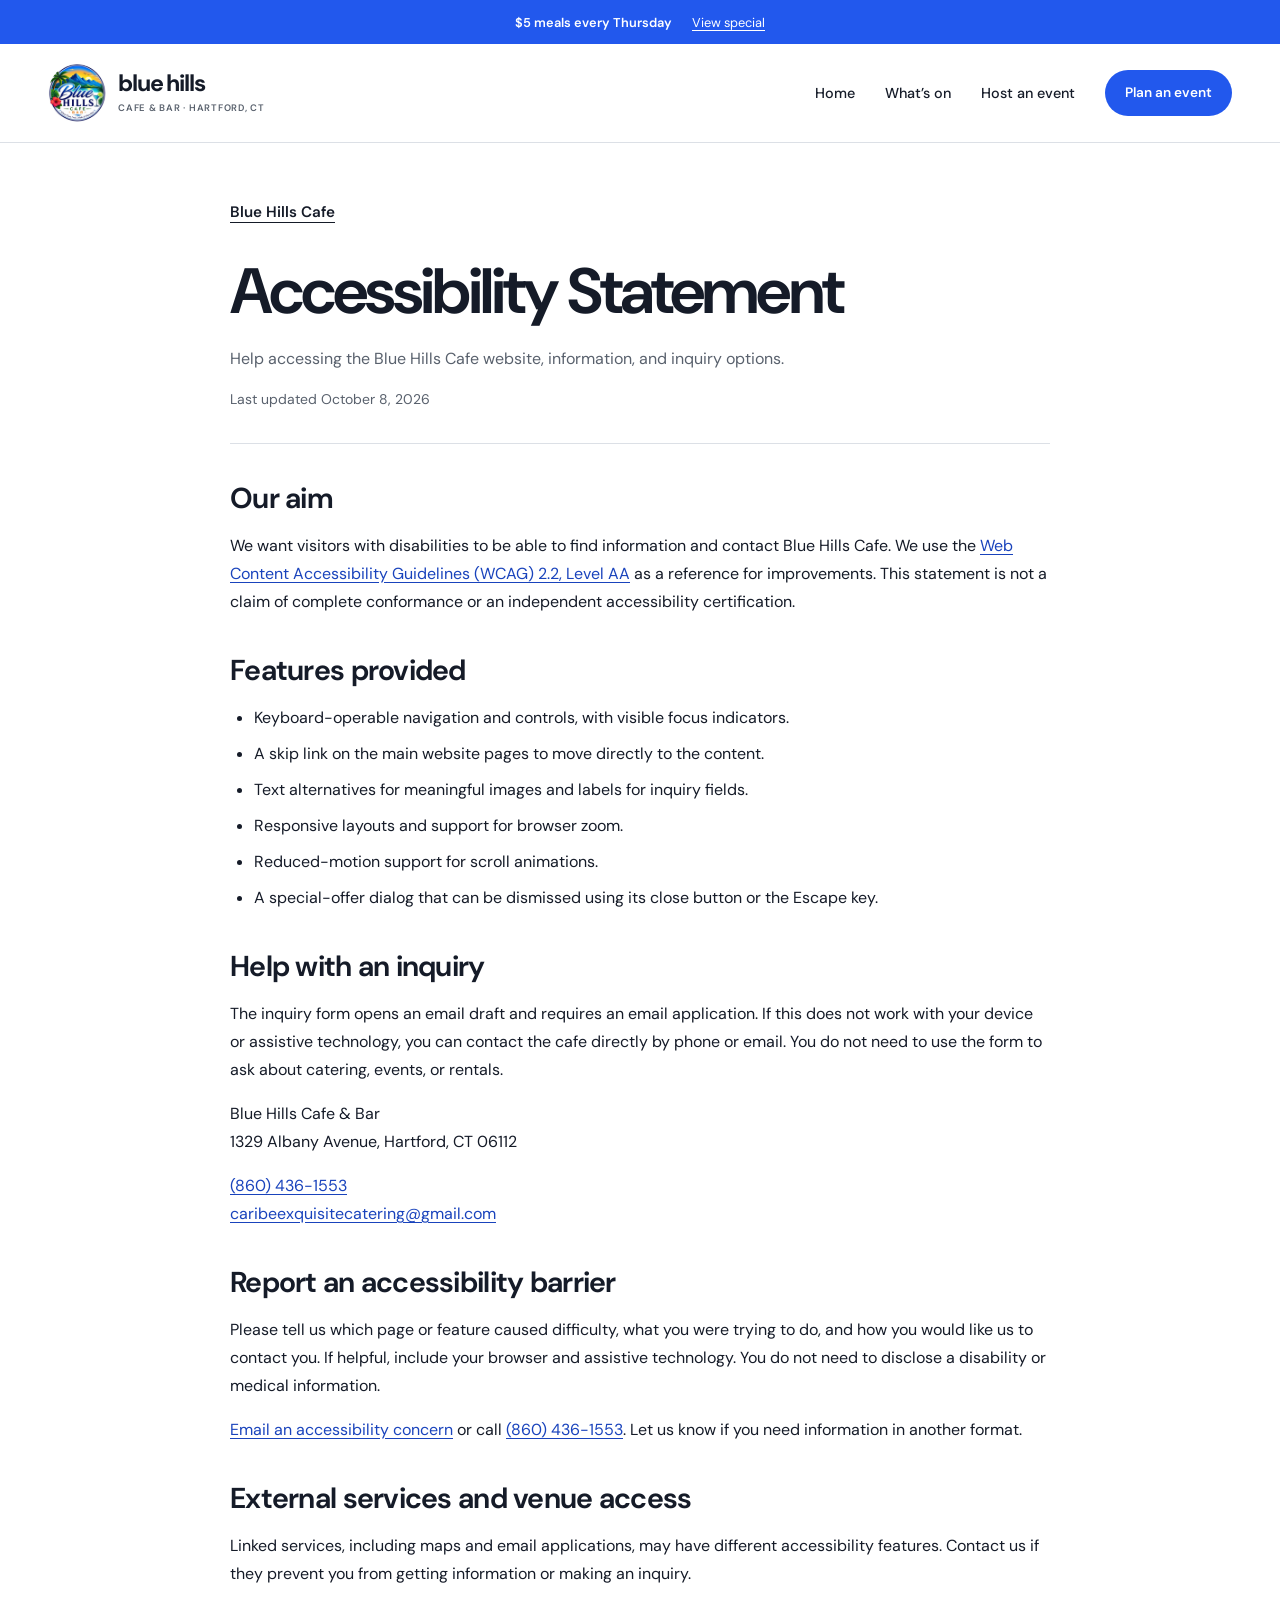
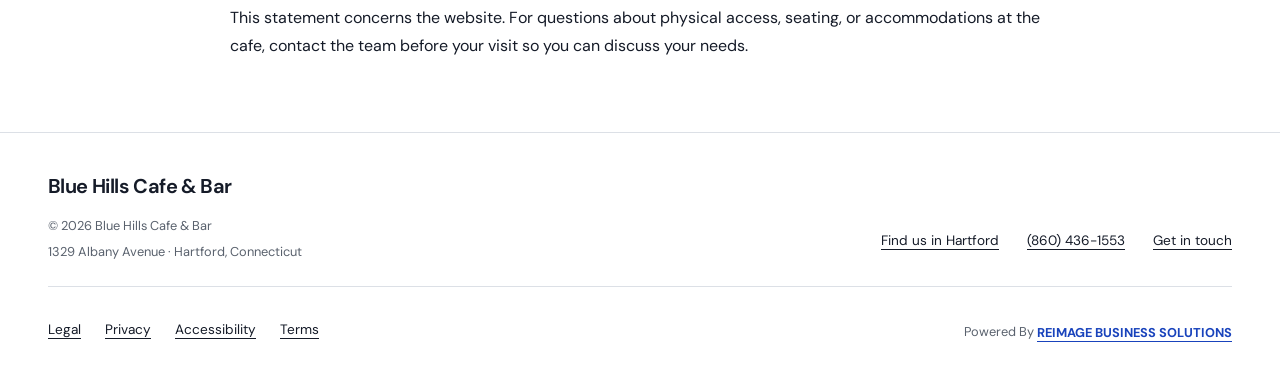
==== accessibility.html @ 435dd101 "Restore automatic promotions with centered concise popup layouts" ====
<!doctype html>
<html lang="en">
  <head>
    <meta charset="utf-8" />
    <meta name="viewport" content="width=device-width,initial-scale=1" />
    <meta name="theme-color" content="#ffffff" />
    <title>Accessibility Statement | Blue Hills Cafe</title>
    <meta
      name="description"
      content="Help accessing the Blue Hills Cafe website, information, and inquiry options."
    />
    <link
      rel="canonical"
      href="https://reimage-demo.github.io/blue-hills-cafe/accessibility.html"
    />
    <link rel="icon" href="assets/favicon.svg" type="image/svg+xml" />
    <link rel="stylesheet" href="styles.css?v=20261008-popups" />
    <script src="app.js?v=20261008-popups" defer></script>
  </head>
  <body data-page="policy">
    <div data-header></div>
    <main id="main" class="policy-page wrap" tabindex="-1">
      <header class="policy-heading">
        <a class="text-link" href="index.html">Blue Hills Cafe</a>
        <h1>Accessibility Statement</h1>
        <p>
          Help accessing the Blue Hills Cafe website, information, and inquiry
          options.
        </p>
        <p class="policy-updated">
          Last updated <time datetime="2026-10-08">October 8, 2026</time>
        </p>
      </header>
      <div class="policy-content">
        <section aria-labelledby="section-1">
          <h2 id="section-1">Our aim</h2>
          <p>
            We want visitors with disabilities to be able to find information
            and contact Blue Hills Cafe. We use the
            <a
              href="https://www.w3.org/TR/WCAG22/"
              target="_blank"
              rel="noopener noreferrer"
              >Web Content Accessibility Guidelines (WCAG) 2.2, Level AA</a
            >
            as a reference for improvements. This statement is not a claim of
            complete conformance or an independent accessibility certification.
          </p>
        </section>
        <section aria-labelledby="section-2">
          <h2 id="section-2">Features provided</h2>
          <ul>
            <li>
              Keyboard-operable navigation and controls, with visible focus
              indicators.
            </li>
            <li>
              A skip link on the main website pages to move directly to the
              content.
            </li>
            <li>
              Text alternatives for meaningful images and labels for inquiry
              fields.
            </li>
            <li>Responsive layouts and support for browser zoom.</li>
            <li>Reduced-motion support for scroll animations.</li>
            <li>
              A special-offer dialog that can be dismissed using its close
              button or the Escape key.
            </li>
          </ul>
        </section>
        <section aria-labelledby="section-3">
          <h2 id="section-3">Help with an inquiry</h2>
          <p>
            The inquiry form opens an email draft and requires an email
            application. If this does not work with your device or assistive
            technology, you can contact the cafe directly by phone or email. You
            do not need to use the form to ask about catering, events, or
            rentals.
          </p>
          <p>
            Blue Hills Cafe &amp; Bar<br />1329 Albany Avenue, Hartford, CT
            06112
          </p>
          <p>
            <a href="tel:+18604361553">(860) 436-1553</a><br /><a
              href="mailto:caribeexquisitecatering@gmail.com"
              >caribeexquisitecatering@gmail.com</a
            >
          </p>
        </section>
        <section aria-labelledby="section-4">
          <h2 id="section-4">Report an accessibility barrier</h2>
          <p>
            Please tell us which page or feature caused difficulty, what you
            were trying to do, and how you would like us to contact you. If
            helpful, include your browser and assistive technology. You do not
            need to disclose a disability or medical information.
          </p>
          <p>
            <a
              href="mailto:caribeexquisitecatering@gmail.com?subject=Website%20accessibility%20help"
              >Email an accessibility concern</a
            >
            or call <a href="tel:+18604361553">(860) 436-1553</a>. Let us know
            if you need information in another format.
          </p>
        </section>
        <section aria-labelledby="section-5">
          <h2 id="section-5">External services and venue access</h2>
          <p>
            Linked services, including maps and email applications, may have
            different accessibility features. Contact us if they prevent you
            from getting information or making an inquiry.
          </p>
          <p>
            This statement concerns the website. For questions about physical
            access, seating, or accommodations at the cafe, contact the team
            before your visit so you can discuss your needs.
          </p>
        </section>
      </div>
    </main>
    <div data-footer></div>
  </body>
</html>
---- styles.css ----
/* Blue Hills: white, cobalt, clear type, and the cafe itself. */
@import url("https://fonts.googleapis.com/css2?family=DM+Sans:wght@400;500;600;650;700;750;800&display=swap");
:root {
  --ink: #151b28;
  --blue: #2258ed;
  --blue-dark: #1943bc;
  --muted: #59616d;
  --line: #dce0e6;
  --soft: #f3f6fc;
  font-family: "DM Sans", Arial, sans-serif;
  color: var(--ink);
  background: #fff;
  font-synthesis: none;
}
* {
  box-sizing: border-box;
}
html {
  -webkit-text-size-adjust: 100%;
  text-size-adjust: 100%;
  scroll-behavior: smooth;
}
body {
  margin: 0;
}
body.modal-open {
  overflow: hidden;
}
button,
input,
select,
textarea {
  font: inherit;
}
button,
a {
  touch-action: manipulation;
}
button {
  cursor: pointer;
}
a {
  color: inherit;
  text-decoration: none;
}
img {
  height: auto;
  display: block;
  max-width: 100%;
}
h1,
h2,
h3,
p {
  margin: 0;
}
h1,
h2,
h3 {
  font-weight: 650;
  letter-spacing: -0.045em;
  text-wrap: balance;
}
h1 {
  font-size: clamp(3.5rem, 6.1vw, 5.7rem);
  line-height: 1.04;
}
h2 {
  font-size: clamp(2rem, 3.3vw, 3rem);
  line-height: 1.12;
}
h3 {
  font-size: 1.45rem;
  line-height: 1.25;
  letter-spacing: -0.025em;
}
p {
  line-height: 1.65;
}
em {
  font-style: normal;
  color: var(--blue);
}
.wrap {
  width: min(1240px, calc(100% - 96px));
  margin-inline: auto;
}
.section {
  padding-block: 72px;
}
section[id] {
  scroll-margin-top: 24px;
}
.muted {
  color: var(--muted);
}
.full {
  grid-column: 1 / -1;
}
.actions {
  display: flex;
  align-items: center;
  flex-wrap: wrap;
  gap: 24px;
  margin-top: 28px;
}
.button {
  max-width: 100%;
  border-radius: 999px;
  display: inline-flex;
  align-items: center;
  justify-content: center;
  min-height: 48px;
  padding: 13px 20px;
  border: 2px solid;
  border-color: transparent;
  background: var(--blue);
  color: #fff;
  font-size: 0.9rem;
  font-weight: 600;
  line-height: 1.4;
  text-align: center;
  transition:
    background 0.18s,
    border-color 0.18s;
}
.button:hover {
  background: var(--blue-dark);
}
.button.outline {
  border-color: #aab2be;
  background: #fff;
  color: var(--ink);
}
.button.outline:hover {
  background: var(--soft);
}
.text-link {
  min-height: 44px;
  display: inline-block;
  width: fit-content;
  font-size: 0.95rem;
  font-weight: 600;
  line-height: 1.6;
  text-decoration: underline;
  text-underline-offset: 5px;
  text-decoration-thickness: 1px;
  padding-block: 9px;
}
.text-link:hover {
  color: var(--blue);
}
:where(button, a, input, select, textarea):focus-visible {
  outline: 3px solid #bd4c0d;
  outline-offset: 4px;
}
.skip {
  position: fixed;
  top: -100px;
  left: 16px;
  z-index: 100;
  padding: 14px;
  background: #fff;
  color: var(--ink);
  border: 1px solid var(--ink);
}
.skip:focus {
  top: 12px;
}
/* Shared navigation */
.announcement {
  background: var(--blue);
  color: #fff;
}
.announcement button,
.announcement a {
  display: flex;
  justify-content: center;
  align-items: center;
  gap: 20px;
  width: 100%;
  min-height: 44px;
  padding: 8px 20px;
  border: 0;
  background: none;
  color: inherit;
  font-size: 0.8rem;
}
.announcement strong {
  font-weight: 600;
}
.announcement span {
  text-decoration: underline;
  text-underline-offset: 3px;
}
.site-header {
  background: #fff;
  border-bottom: 1px solid var(--line);
  position: relative;
  z-index: 20;
}
.header-inner {
  display: flex;
  justify-content: space-between;
  align-items: center;
  gap: 24px;
  min-height: 98px;
}
.brand {
  display: flex;
  align-items: center;
  gap: 12px;
  flex-shrink: 0;
}
/* This crop follows the existing round logo artwork, not a UI container. */
.brand-logo {
  position: relative;
  display: block;
  width: 58px;
  height: 58px;
  overflow: hidden;
  border-radius: 50%;
  flex-shrink: 0;
  background: #fff;
}
.brand-logo img {
  position: absolute;
  max-width: none;
  width: 119px;
  height: auto;
  left: -4px;
  top: -5px;
}
.brand-name {
  font-size: 1.45rem;
  line-height: 1;
  font-weight: 750;
  letter-spacing: -0.05em;
}
.brand-name small {
  display: block;
  font-size: 0.59rem;
  font-weight: 600;
  letter-spacing: 0.08em;
  margin-top: 9px;
  color: var(--muted);
}
.nav {
  display: flex;
  align-items: center;
  gap: 30px;
}
.nav > a:not(.button) {
  font-size: 0.9rem;
  font-weight: 500;
  padding-block: 14px;
}
.nav > a:not(.button):hover,
.nav > a[aria-current] {
  color: var(--blue);
}
.nav > a[aria-current]:not(.button) {
  text-decoration: underline;
  text-underline-offset: 7px;
  text-decoration-thickness: 2px;
}
.nav .button {
  min-height: 44px;
  padding: 11px 18px;
  font-size: 0.85rem;
}
.menu-toggle {
  display: none;
}
/* Home: photography and an asymmetric, left-aligned type composition. */
/* A narrow, solid bevel with chamfered corners, shared by the cafe photos. */
.photo-frame {
  --bevel-cut: 16px;
  padding: 4px;
  border: 1px solid;
  border-color: #edf1f7 #b4bfce #b4bfce #edf1f7;
  background: #d7dfe9;
  clip-path: polygon(
    var(--bevel-cut) 0,
    calc(100% - var(--bevel-cut)) 0,
    100% var(--bevel-cut),
    100% calc(100% - var(--bevel-cut)),
    calc(100% - var(--bevel-cut)) 100%,
    var(--bevel-cut) 100%,
    0 calc(100% - var(--bevel-cut)),
    0 var(--bevel-cut)
  );
}
.photo-frame > img {
  --inner-cut: 12px;
  clip-path: polygon(
    var(--inner-cut) 0,
    calc(100% - var(--inner-cut)) 0,
    100% var(--inner-cut),
    100% calc(100% - var(--inner-cut)),
    calc(100% - var(--inner-cut)) 100%,
    var(--inner-cut) 100%,
    0 calc(100% - var(--inner-cut)),
    0 var(--inner-cut)
  );
}
.experiences {
  padding-top: 36px;
}
.section-head {
  display: flex;
  justify-content: space-between;
  align-items: end;
  gap: 32px;
  margin-bottom: 30px;
}
.experience-list {
  border-top: 1px solid var(--ink);
}
.experience-row {
  display: grid;
  grid-template-columns: 1fr 1.3fr 0.65fr;
  align-items: baseline;
  gap: 36px;
  padding-block: 25px;
  border-bottom: 1px solid var(--line);
}
.experience-row p {
  color: var(--muted);
  max-width: 430px;
  font-size: 0.95rem;
}
.experience-row .text-link {
  justify-self: end;
  white-space: nowrap;
}
.thursday-feature {
  display: grid;
  grid-template-columns: 1fr 1fr;
  gap: 64px;
  align-items: center;
  padding-block: 12px 60px;
  border-bottom: 1px solid var(--line);
}
.thursday-image {
  position: relative;
  width: 88%;
  justify-self: center;
}
.thursday-image img {
  width: 100%;
  height: auto;
  object-fit: cover;
}
.thursday-copy {
  max-width: 440px;
}
.thursday-copy h2 {
  font-size: 2rem;
}
.thursday-price {
  display: flex;
  align-items: baseline;
  gap: 22px;
  margin-block: 8px 20px;
  font-size: clamp(5rem, 8vw, 7.5rem);
  font-weight: 650;
  line-height: 1.1;
  letter-spacing: -0.06em;
  color: var(--blue);
}
.thursday-price span {
  font-size: 1.1rem;
  letter-spacing: -0.02em;
  color: var(--ink);
  font-weight: 500;
}
.thursday-copy > p:not(.thursday-price) {
  color: var(--muted);
}
.thursday-copy .button {
  margin-top: 26px;
}
.thursday-copy small {
  display: block;
  margin-top: 16px;
  color: var(--muted);
  font-size: 0.8rem;
  line-height: 1.5;
}
.story-grid {
  display: grid;
  grid-template-columns: 1fr 1fr;
  align-items: center;
  gap: 64px;
}
.story-copy p + p {
  margin-top: 18px;
}
.story-copy p {
  color: var(--muted);
}
.story-copy .story-lead {
  color: var(--ink);
  font-size: 1.3rem;
  line-height: 1.5;
  letter-spacing: -0.025em;
}
.story-copy .text-link {
  margin-top: 18px;
}
.visit-section {
  padding-block: 60px;
  background: var(--soft);
}
.visit-grid {
  display: grid;
  grid-template-columns: 1fr 1fr;
  gap: 64px;
}
.visit-grid .button {
  margin-top: 26px;
}
.visit-details {
  display: grid;
  grid-template-columns: 1fr 1fr;
  gap: 28px;
}
.detail-label {
  display: block;
  color: var(--muted);
  font-size: 0.85rem;
  margin-bottom: 8px;
}
.visit-details p,
.visit-details a {
  font-size: 1rem;
  line-height: 1.65;
  overflow-wrap: anywhere;
}
.visit-details a:hover {
  color: var(--blue);
  text-decoration: underline;
}
.visit-details .muted {
  font-size: 0.85rem;
  margin-top: 4px;
}
.footer {
  border-top: 1px solid var(--line);
  padding-block: 32px;
}
.footer-inner {
  display: flex;
  justify-content: space-between;
  align-items: end;
  gap: 28px;
}
.footer p {
  font-size: 0.8rem;
  color: var(--muted);
  margin-top: 5px;
}
.footer .footer-wordmark {
  font-size: 1.25rem;
  font-weight: 650;
  letter-spacing: -0.03em;
  color: var(--ink);
  margin-bottom: 12px;
}
.footer-links {
  display: flex;
  flex-wrap: wrap;
  gap: 14px 28px;
  font-size: 0.85rem;
}
.footer-links a {
  display: inline-flex;
  align-items: center;
  min-height: 44px;
  padding-block: 8px;
  text-decoration: underline;
  text-underline-offset: 4px;
}
.footer-links a:hover {
  color: var(--blue);
}
.footer-bottom {
  display: flex;
  align-items: center;
  justify-content: space-between;
  flex-wrap: wrap;
  gap: 8px 28px;
  margin-top: 24px;
  padding-top: 18px;
  border-top: 1px solid var(--line);
}
.footer-policy-links {
  display: flex;
  flex-wrap: wrap;
  gap: 0 24px;
  font-size: 0.85rem;
}
.footer-policy-links a,
.footer-credit a {
  display: inline-flex;
  align-items: center;
  min-height: 44px;
  text-decoration: underline;
  text-underline-offset: 4px;
}
.footer-credit a {
  color: var(--blue-dark);
  font-weight: 700;
}
.policy-page {
  max-width: 820px;
  padding-block: 48px 72px;
}
.policy-heading {
  padding-bottom: 32px;
  border-bottom: 1px solid var(--line);
}
.policy-heading h1 {
  margin-top: 24px;
  font-size: clamp(2.4rem, 6vw, 4rem);
  overflow-wrap: anywhere;
}
.policy-heading p {
  margin-top: 20px;
  color: var(--muted);
}
.policy-heading .policy-updated {
  font-size: 0.875rem;
  margin-top: 16px;
}
.policy-content section {
  margin-top: 36px;
}
.policy-content h2 {
  font-size: clamp(1.4rem, 3vw, 1.8rem);
  letter-spacing: -0.025em;
  line-height: 1.25;
}
.policy-content p,
.policy-content ul {
  margin-top: 16px;
  line-height: 1.75;
}
.policy-content ul {
  padding-left: 24px;
}
.policy-content li + li {
  margin-top: 8px;
}
.policy-content a,
.form-note a {
  color: var(--blue-dark);
  text-decoration: underline;
  text-underline-offset: 3px;
  overflow-wrap: anywhere;
}
/* Events */
.thursday-banner {
  display: flex;
  align-items: center;
  justify-content: space-between;
  flex-wrap: wrap;
  gap: 24px;
  margin-top: 32px;
  padding: 28px 32px;
  background: var(--blue);
  color: #fff;
}
.thursday-banner .banner-eyebrow {
  font-size: 0.85rem;
  margin-bottom: 8px;
}
.thursday-banner h2 {
  font-size: clamp(1.8rem, 4vw, 2.5rem);
  margin-bottom: 8px;
}
.thursday-banner .button {
  background: #fff;
  color: var(--blue-dark);
}
.event-list {
  display: grid;
  gap: 48px;
}
.page-intro {
  padding-block: 56px 42px;
}
.page-intro > p {
  max-width: 600px;
  font-size: 1.05rem;
  color: var(--muted);
  margin-top: 24px;
}
.event-feature {
  display: grid;
  grid-template-columns: 0.9fr 1.1fr;
  border-top: 1px solid var(--line);
  border-bottom: 1px solid var(--line);
}
.event-poster {
  padding: 40px;
  background: var(--blue);
  color: #fff;
}
.event-poster > span {
  font-size: 1rem;
}
.event-poster strong {
  display: block;
  font-size: clamp(7rem, 12vw, 10rem);
  font-weight: 650;
  letter-spacing: -0.07em;
  line-height: 1.1;
  margin-block: 12px;
}
.event-poster h2 {
  font-size: 2rem;
}
.event-detail {
  align-self: center;
  padding: 40px 0 40px 56px;
}
.event-detail h2 {
  font-size: 2rem;
}
.event-detail p {
  color: var(--muted);
  margin-top: 20px;
  max-width: 490px;
}
.featured-night {
  margin-bottom: 48px;
}
.night-poster {
  display: flex;
  flex-direction: column;
  align-items: flex-start;
  justify-content: center;
  gap: 28px;
  background: var(--ink);
}
.night-date {
  display: flex;
  flex-direction: column;
  font-weight: 650;
}
.night-date span:first-child {
  font-size: clamp(1.8rem, 3vw, 2.5rem);
  letter-spacing: -0.04em;
}
.night-date span:last-child {
  font-size: clamp(7rem, 12vw, 10rem);
  line-height: 1;
  letter-spacing: -0.07em;
}
.admission-label {
  padding: 10px 16px;
  background: var(--blue);
  border-radius: 999px;
  font-weight: 650;
}
.event-facts {
  display: grid;
  gap: 12px;
  margin: 24px 0 0;
  font-size: 0.95rem;
  line-height: 1.5;
}
.event-facts > div {
  display: grid;
  grid-template-columns: 56px minmax(0, 1fr);
  gap: 16px;
}
.event-facts dt {
  font-weight: 650;
}
.event-facts dd {
  margin: 0;
  color: var(--muted);
}
.empty-events {
  display: flex;
  align-items: center;
  justify-content: space-between;
  gap: 40px;
  padding-block: 36px;
  border-bottom: 1px solid var(--line);
}
.empty-events p {
  max-width: 600px;
  margin-top: 12px;
  color: var(--muted);
  font-size: 0.95rem;
}
.empty-events .button,
.celebration-cta .button {
  flex-shrink: 0;
}
.celebration-cta {
  display: flex;
  justify-content: space-between;
  align-items: center;
  gap: 40px;
  padding-block: 64px;
}
.celebration-cta p {
  max-width: 530px;
  color: var(--muted);
  margin-top: 20px;
}
/* Hosting: lists and tables for choices; the form keeps its established flow. */
.hosting-nav {
  display: flex;
  flex-wrap: wrap;
  gap: 12px 32px;
  padding-block: 12px;
  border-top: 1px solid var(--line);
  border-bottom: 1px solid var(--line);
}
.hosting-nav a {
  display: inline-flex;
  align-items: center;
  min-height: 44px;
  font-size: 0.9rem;
  padding-block: 12px;
  text-decoration: underline;
  text-underline-offset: 5px;
}
.hosting-nav a:hover {
  color: var(--blue);
}
.rental-layout {
  display: grid;
  grid-template-columns: 1fr 1fr;
  align-items: center;
  gap: 64px;
}
.rental-photo img {
  width: 100%;
  height: auto;
}
.rental-layout .occasion-list {
  display: grid;
  grid-template-columns: 1fr 1fr;
  gap: 0 24px;
  margin-top: 28px;
}
.rental-layout .occasion-list div {
  font-size: 0.9rem;
  padding-block: 12px;
}
.rental-layout p {
  margin-top: 22px;
  color: var(--muted);
}
.occasion-list {
  border-top: 1px solid var(--ink);
}
.occasion-list div {
  border-bottom: 1px solid var(--line);
  padding-block: 17px;
  font-size: 1rem;
}
.bottles-section {
  background: var(--soft);
}
.bottle-list {
  border-top: 1px solid #bbc5d5;
}
.bottle-row {
  display: grid;
  grid-template-columns: 0.7fr 2fr auto;
  align-items: center;
  gap: 24px;
  padding-block: 24px;
  border-bottom: 1px solid #cfd7e3;
}
.bottle-category {
  font-size: 0.85rem;
  color: var(--muted);
}
.bottle-row h3 {
  font-size: 1.35rem;
}
.bottle-row button {
  border-radius: 999px;
  background: #fff;
  color: var(--blue);
  border: 2px solid;
  border-color: transparent;
  min-height: 44px;
  min-width: 166px;
  padding: 10px 14px;
  font-size: 0.85rem;
  font-weight: 600;
}
.bottle-row.selected button {
  background: var(--blue);
  color: #fff;
}
@media (hover: hover) {
  .bottle-row button:hover {
    background: var(--blue);
    color: #fff;
  }
}
.bottle-row.selected h3 {
  color: var(--blue);
}
.bottle-note {
  font-size: 0.85rem;
  color: var(--muted);
  margin-top: 20px;
  max-width: 820px;
}
#bottle-summary {
  color: var(--blue-dark);
  font-weight: 500;
}
.bottle-gallery {
  display: grid;
  grid-template-columns: repeat(5, minmax(150px, 1fr));
  gap: 12px;
  border-top: 0;
  overflow-x: auto;
  padding-bottom: 8px;
  scroll-snap-type: x proximity;
}
.bottle-gallery .bottle-row {
  display: flex;
  flex-direction: column;
  align-items: stretch;
  gap: 8px;
  min-width: 0;
  padding: 12px;
  background: #fff;
  border: 1px solid var(--line);
  border-radius: 8px;
  scroll-snap-align: start;
}
.bottle-photo {
  height: 120px;
  overflow: hidden;
  background: #fff;
}
.bottle-photo img {
  width: 100%;
  height: 100%;
  object-fit: contain;
}
.bottle-photo--ciroc img {
  height: 155%;
  object-position: center top;
}
.bottle-gallery .bottle-row h3 {
  font-size: 0.95rem;
  line-height: 1.3;
  min-height: 2.6em;
  margin-bottom: 4px;
}
.bottle-gallery .bottle-category {
  font-size: 0.75rem;
}
.bottle-gallery .bottle-row button {
  width: 100%;
  min-width: 0;
  margin-top: auto;
  border-color: var(--line);
  padding: 8px;
  font-size: 0.75rem;
}
.bottle-gallery .bottle-row.selected {
  border-color: var(--blue);
}
.catering-grid {
  display: grid;
  grid-template-columns: 0.9fr 1.1fr;
  align-items: start;
  gap: 64px;
}
.food-photo {
  height: 550px;
  width: 100%;
  object-fit: cover;
}
.catering-grid p {
  color: var(--muted);
  margin-top: 20px;
}
.partner-logo {
  width: min(100%, 260px);
  height: auto;
  margin-top: 24px;
}
.catering-services {
  display: flex;
  flex-wrap: wrap;
  gap: 8px 24px;
  margin-top: 22px;
  font-size: 0.85rem;
}
.catering-services span {
  padding-block: 8px;
  border-bottom: 1px solid var(--line);
}
.appispot {
  display: grid;
  grid-template-columns: 1fr 1fr;
  gap: 64px;
  padding-block: 48px;
  border-top: 1px solid var(--ink);
  border-bottom: 1px solid var(--line);
}
.appispot h2 {
  font-size: 2.3rem;
}
.appispot p {
  margin-top: 20px;
  color: var(--muted);
}
.steps {
  display: grid;
  gap: 28px;
}
.step {
  display: flex;
  gap: 18px;
}
.step b {
  flex-shrink: 0;
  width: 22px;
  color: var(--blue);
  font-weight: 500;
  font-size: 1rem;
  line-height: 1.5;
}
.step h3 {
  font-size: 1.1rem;
  font-weight: 600;
}
.step p {
  margin-top: 8px;
  font-size: 0.95rem;
}
.inquiry-grid {
  display: grid;
  grid-template-columns: 0.8fr 1.2fr;
  gap: 80px;
}
.inquiry-grid > div > p {
  color: var(--muted);
  margin-top: 20px;
}
.rental-email {
  max-width: 100%;
  overflow-wrap: anywhere;
  font-size: inherit;
}
.inquiry-form {
  display: grid;
  grid-template-columns: 1fr 1fr;
  gap: 22px;
}
.field {
  display: flex;
  flex-direction: column;
  gap: 9px;
  min-width: 0;
}
.field.full,
.form-note,
.form-status {
  grid-column: 1 / -1;
}
.field label {
  font-size: 0.9rem;
  font-weight: 500;
}
.field input,
.field select,
.field textarea {
  width: 100%;
  min-width: 0;
  min-height: 50px;
  border: 1px solid #929caa;
  border-radius: 2px;
  background: #fff;
  color: var(--ink);
  padding: 13px;
  font-size: 1rem;
}
.field input:hover,
.field select:hover,
.field textarea:hover {
  border-color: var(--blue);
}
.field textarea {
  min-height: 125px;
  resize: vertical;
}
.form-note {
  font-size: 0.85rem;
  color: var(--muted);
}
.form-status {
  font-size: 0.9rem;
  line-height: 1.6;
}
.form-status:empty {
  display: none;
}
.inquiry-form > .button {
  justify-self: start;
  grid-column: 1 / -1;
}
/* Native dialog: a simple printed-special composition. */
dialog {
  background: #fff;
  color: var(--ink);
  padding: 0;
  border: 0;
  border-top: 6px solid var(--blue);
  border-radius: 2px;
  width: min(520px, calc(100% - 32px));
  max-height: calc(100vh - 32px);
  max-height: calc(100dvh - 32px);
  overscroll-behavior: contain;
  overflow: auto;
}
dialog::backdrop {
  background: #151b2899;
}
.promo-content {
  padding: 0 40px 36px;
  position: relative;
  text-align: center;
}
.promo-close-row {
  position: sticky;
  top: 0;
  height: 56px;
  z-index: 2;
}
.close-modal {
  border-radius: 50%;
  position: absolute;
  right: 12px;
  top: 12px;
  display: grid;
  place-items: center;
  background: #fff;
  color: var(--ink);
  border: 2px solid;
  border-color: transparent;
  font-size: 1.75rem;
  width: 44px;
  height: 44px;
  line-height: 1;
}
.close-modal:hover {
  background: var(--soft);
}
.promo-label {
  font-size: 0.85rem;
  font-weight: 500;
  color: var(--muted);
  margin-bottom: 16px;
}
.promo-price {
  display: block;
  font-size: 8rem;
  font-weight: 650;
  letter-spacing: -0.07em;
  line-height: 1;
  color: var(--blue);
}
.promo-heading {
  display: block;
  font-size: 1.75rem;
  letter-spacing: -0.03em;
  margin-top: 8px;
}
.event-promo-date {
  display: block;
  color: var(--blue);
  font-size: clamp(1.1rem, 4vw, 1.3rem);
  font-weight: 650;
  line-height: 1.3;
  margin-bottom: 16px;
}
.promo-content .event-promo-entry {
  color: var(--blue-dark);
  font-weight: 700;
  margin-bottom: 16px;
}
.promo-content h2 {
  font-size: 2.5rem;
  line-height: 1.15;
  margin-block: 8px 20px;
}
.promo-content p:not(.promo-label) {
  color: var(--muted);
  font-size: 1rem;
}
.promo-content .promo-venue {
  color: var(--ink);
  font-weight: 650;
  margin-bottom: 8px;
}
.promo-content .button {
  margin-top: 24px;
}
.promo-content .dismiss {
  background: none;
  border: 0;
  color: var(--muted);
  text-decoration: underline;
  text-underline-offset: 4px;
  display: block;
  margin-top: 8px;
  min-height: 44px;
  padding: 10px 0;
  font-size: 0.9rem;
}
.promo-content small {
  display: block;
  border-top: 1px solid var(--line);
  padding-top: 18px;
  margin-top: 14px;
  color: var(--muted);
  font-size: 0.8rem;
  line-height: 1.8;
}
.promo-content small a {
  display: inline-flex;
  align-items: center;
  min-height: 44px;
  text-decoration: underline;
  text-underline-offset: 3px;
}
@media (max-width: 1100px) {
  .wrap {
    width: calc(100% - 64px);
  }
  .nav {
    gap: 20px;
  }
  .experience-row {
    grid-template-columns: 1fr 1.1fr 0.75fr;
    gap: 24px;
  }
  .rental-layout,
  .inquiry-grid {
    gap: 48px;
  }
  .bottle-row {
    grid-template-columns: 0.7fr 2fr auto;
    gap: 18px;
  }
  .bottle-row h3 {
    font-size: 1.2rem;
  }
}
@media (max-width: 900px) {
  .wrap {
    width: calc(100% - 40px);
  }
  .header-inner {
    min-height: 82px;
  }
  .brand-logo {
    width: 50px;
    height: 50px;
  }
  .brand-logo img {
    width: 103px;
    top: -4px;
  }
  .brand-name {
    font-size: 1.3rem;
  }
  .menu-toggle {
    border-radius: 999px;
    display: block;
    background: #fff;
    border: 2px solid;
    border-color: var(--line);
    color: var(--ink);
    min-height: 44px;
    padding: 10px 15px;
    font-size: 0.9rem;
  }
  .nav {
    display: none;
    position: absolute;
    top: 100%;
    left: 0;
    right: 0;
    background: #fff;
    border-bottom: 1px solid var(--line);
    padding: 12px 20px 24px;
    max-height: calc(100vh - 126px);
    max-height: calc(100dvh - 126px);
    overflow-y: auto;
    overscroll-behavior: contain;
    flex-direction: column;
    align-items: stretch;
    gap: 4px;
  }
  .nav.open {
    display: flex;
  }
  .nav a {
    min-height: 44px;
  }
  .nav .button {
    align-self: stretch;
    margin-top: 8px;
  }
  .section {
    padding-block: 56px;
  }
  .experience-row {
    grid-template-columns: 1fr 1.25fr;
    gap: 10px 24px;
  }
  .experience-row .text-link {
    grid-column: 2;
    justify-self: start;
  }
  .thursday-feature {
    gap: 32px;
  }
  .thursday-price {
    gap: 16px;
  }
  .thursday-price span {
    font-size: 0.95rem;
  }
  .story-grid,
  .visit-grid {
    gap: 32px;
  }
  .visit-details {
    grid-template-columns: 1fr;
    gap: 22px;
  }
  .footer-inner {
    align-items: start;
  }
  .footer-links {
    max-width: 200px;
    gap: 6px 20px;
  }
  .page-intro {
    padding-block: 44px 36px;
  }
  .page-intro h1 {
    font-size: 3.4rem;
  }
  .rental-layout,
  .inquiry-grid {
    grid-template-columns: 1fr;
    gap: 32px;
  }
  .occasion-list {
    display: grid;
    grid-template-columns: 1fr 1fr;
    gap: 0 24px;
  }
  .bottle-row {
    grid-template-columns: 1fr 1.5fr auto;
    gap: 10px 20px;
  }
  .bottle-row button {
    grid-column: 3;
    grid-row: 1 / 3;
  }
  .catering-grid {
    gap: 30px;
  }
  .food-photo {
    height: 490px;
  }
  .appispot {
    gap: 32px;
  }
  .event-poster {
    padding: 30px;
  }
  .event-detail {
    padding-left: 32px;
  }
  .empty-events,
  .celebration-cta {
    align-items: start;
    flex-direction: column;
    gap: 24px;
  }
}
@media (max-width: 600px) {
  h1 {
    font-size: 3.2rem;
  }
  h2 {
    font-size: 2.15rem;
  }
  h3 {
    font-size: 1.35rem;
  }
  .announcement button,
  .announcement a {
    font-size: 0.75rem;
    gap: 16px;
  }
  .brand {
    gap: 8px;
  }
  .brand-name small {
    font-size: 0.5rem;
    letter-spacing: 0.06em;
  }
  .experiences {
    padding-top: 28px;
  }
  .section-head {
    align-items: start;
    flex-direction: column;
    gap: 14px;
    margin-bottom: 24px;
  }
  .experience-row {
    grid-template-columns: 1fr;
    gap: 10px;
    padding-block: 24px;
  }
  .experience-row .text-link {
    grid-column: 1;
  }
  .thursday-feature {
    grid-template-columns: 1fr;
    gap: 28px;
    padding-bottom: 48px;
  }
  .thursday-price {
    font-size: 6rem;
  }
  .thursday-price span {
    font-size: 1.1rem;
  }
  .thursday-copy .button {
    margin-top: 22px;
  }
  .story-grid,
  .visit-grid {
    grid-template-columns: 1fr;
    gap: 28px;
  }
  .story-copy .story-lead {
    font-size: 1.2rem;
  }
  .visit-section {
    padding-block: 48px;
  }
  .visit-details {
    grid-template-columns: 1fr 1fr;
    gap: 26px 20px;
  }
  .visit-details p,
  .visit-details a {
    font-size: 0.9rem;
  }
  .footer-inner {
    flex-direction: column;
    gap: 18px;
  }
  .footer-links {
    max-width: none;
  }
  .page-intro {
    padding-block: 36px 32px;
  }
  .page-intro h1 {
    font-size: 3rem;
  }
  .page-intro > p {
    font-size: 1rem;
    margin-top: 20px;
  }
  .hosting-nav {
    gap: 0 24px;
  }
  .hosting-nav a {
    font-size: 0.85rem;
  }
  .occasion-list {
    grid-template-columns: 1fr;
  }
  .bottle-row {
    grid-template-columns: 1fr auto;
    gap: 8px 16px;
  }
  .bottle-category,
  .bottle-row h3 {
    grid-column: 1;
  }
  .bottle-row button {
    grid-column: 2;
    grid-row: 1 / 3;
    min-width: 0;
    width: 126px;
    font-size: 0.8rem;
    padding: 10px;
  }
  .catering-grid,
  .appispot {
    grid-template-columns: 1fr;
  }
  .food-photo {
    height: 350px;
  }
  .appispot {
    padding-block: 36px;
    gap: 32px;
  }
  .appispot h2 {
    font-size: 2.1rem;
  }
  .inquiry-form {
    grid-template-columns: 1fr;
    gap: 20px;
  }
  .field {
    grid-column: 1;
  }
  .event-feature {
    grid-template-columns: 1fr;
  }
  .event-poster {
    padding: 28px;
  }
  .event-poster strong {
    font-size: 8rem;
  }
  .event-detail {
    padding: 32px 0;
  }
  .empty-events {
    padding-block: 32px;
  }
  .celebration-cta {
    padding-block: 48px;
  }
  .promo-content {
    padding: 0 24px 28px;
  }
  .promo-price {
    font-size: 6.5rem;
  }
  .promo-content h2 {
    font-size: 2.3rem;
  }
  .promo-content .button {
    font-size: 0.85rem;
  }
}

/* Food-led hero: one vibrant photograph, a short message, and two clear actions. */
.food-hero {
  position: relative;
  isolation: isolate;
  overflow: hidden;
  background: var(--blue);
  color: #fff;
}
.hero-food-image {
  position: absolute;
  inset: 0;
  width: 100%;
  height: 100%;
  object-fit: cover;
  object-position: center;
  z-index: -1;
}
.hero {
  display: flex;
  align-items: center;
  justify-content: center;
  min-height: clamp(520px, 38vw, 640px);
  padding-block: 64px;
}
.hero-copy {
  width: min(660px, 60%);
  text-align: center;
}
.hero h1 {
  font-size: clamp(3rem, 4.6vw, 5rem);
  font-weight: 750;
  line-height: 1.06;
  letter-spacing: -0.055em;
  text-wrap: initial;
}
.hero .intro {
  color: #fff;
  margin-top: 26px;
  font-size: 1.15rem;
  line-height: 1.65;
}
.hero .actions {
  justify-content: center;
  gap: 12px;
  margin-top: 30px;
}
.hero .button {
  background: #fff;
  color: var(--blue-dark);
  border-color: #fff;
  font-weight: 700;
  padding-inline: 25px;
}
.hero .button:hover {
  background: #edf2ff;
  border-color: #edf2ff;
}
.hero .button.outline {
  background: transparent;
  color: #fff;
  border-color: #fff;
}
.hero .button.outline:hover {
  background: #fff;
  color: var(--blue-dark);
}
.hero-location {
  min-height: 44px;
  display: inline-block;
  margin-top: 24px;
  padding-block: 8px;
  font-size: 0.85rem;
  text-decoration: underline;
  text-underline-offset: 4px;
}
.food-hero :focus-visible {
  outline-color: #fff;
}
.experiences {
  padding-top: 56px;
}
.story-photo {
  max-width: 420px;
}
.story-photo img {
  width: 100%;
  height: auto;
}
.catering-photos {
  width: 88%;
  justify-self: center;
  display: grid;
  gap: 20px;
}
.catering-photos .food-photo {
  width: 100%;
  height: auto;
  aspect-ratio: 3 / 2;
  object-fit: cover;
}
@media (max-width: 1100px) {
  .hero-copy {
    width: min(620px, 76%);
  }
  .hero h1 {
    font-size: clamp(2.8rem, 4.5vw, 4.2rem);
  }
  .hero .intro {
    font-size: 1rem;
  }
  .hero .button {
    padding-inline: 18px;
    font-size: 0.85rem;
  }
}
@media (max-width: 700px) {
  .food-hero {
    display: flex;
    flex-direction: column;
  }
  .hero {
    order: -1;
    min-height: 0;
    padding-block: 38px 20px;
  }
  .hero-copy {
    width: 100%;
  }
  .hero h1 {
    font-size: clamp(2.15rem, 9.8vw, 4rem);
  }
  .hero .intro {
    margin-top: 20px;
    font-size: 1rem;
  }
  .hero .actions {
    margin-top: 22px;
    gap: 10px;
  }
  .hero .button {
    padding-inline: 19px;
    font-size: 0.9rem;
  }
  .hero-location {
    margin-top: 12px;
    font-size: 0.8rem;
  }
  .hero-food-image {
    position: relative;
    z-index: 0;
    height: clamp(145px, 40vw, 210px);
    width: 100%;
    object-fit: cover;
    object-position: center;
  }
  .experiences {
    padding-top: 40px;
  }
  .story-photo {
    max-width: none;
  }
}

/* Keep narrower layouts readable and controls comfortable to tap. */
:where(
    .hero-copy,
    .experience-row,
    .story-grid,
    .visit-grid,
    .rental-layout,
    .catering-grid,
    .appispot,
    .inquiry-grid,
    .bottle-row
  )
  > * {
  min-width: 0;
}
.visit-details a {
  display: inline-flex;
  align-items: center;
  min-height: 44px;
}
.form-status {
  overflow-wrap: anywhere;
}
.field :is(input, select, textarea) {
  scroll-margin-block: 24px;
}
.field input[type="date"] {
  appearance: none;
  -webkit-appearance: none;
}
.field input[type="date"]::-webkit-date-and-time-value {
  min-height: 1.4em;
  text-align: left;
}
@media (max-width: 760px) {
  .catering-grid,
  .appispot {
    grid-template-columns: 1fr;
  }
  .catering-grid > div:last-child {
    grid-row: 1;
  }
  .catering-photos {
    width: min(88%, 500px);
  }
}
@media (max-width: 600px) {
  .inquiry-form > .button {
    width: 100%;
  }
  .field label,
  .form-note,
  .bottle-note {
    font-size: 0.9rem;
  }
}
@media (max-width: 360px) {
  .header-inner {
    gap: 12px;
  }
  .hero .actions {
    flex-direction: column;
    align-items: stretch;
  }
  .hero .actions .button {
    width: 100%;
  }
  .visit-details {
    grid-template-columns: 1fr;
  }
  .bottle-row {
    column-gap: 12px;
  }
  .bottle-row button {
    width: 118px;
  }
  .promo-content {
    padding-inline: 20px;
  }
}
@media (max-height: 600px) {
  .promo-content {
    padding-block: 0 18px;
  }
  .promo-label {
    margin-bottom: 10px;
  }
  .promo-price {
    font-size: 4.5rem;
  }
  .promo-content h2 {
    font-size: 2rem;
    margin-block: 6px 12px;
  }
  .promo-content .button {
    margin-top: 16px;
  }
  .promo-content small {
    margin-top: 8px;
    padding-top: 10px;
  }
}

/* Keep the requested one-time Andaleeb-style scroll reveal, without decoration. */
.scroll-reveal {
  opacity: 0;
}
.scroll-reveal.is-visible {
  opacity: 1;
  animation: scroll-reveal-in 0.62s cubic-bezier(0.2, 0.7, 0.2, 1)
    var(--reveal-delay, 0s) both;
}
@keyframes scroll-reveal-in {
  from {
    opacity: 0;
    translate: 0 18px;
  }
  to {
    opacity: 1;
    translate: 0 0;
  }
}
.scroll-reveal.reveal-immediate {
  opacity: 1;
  animation: none;
}
@media (prefers-reduced-motion: reduce) {
  html {
    scroll-behavior: auto;
  }
  *,
  *::before,
  *::after {
    animation: none !important;
    transition: none !important;
  }
  .scroll-reveal {
    opacity: 1;
    translate: none;
  }
}
@media print {
  .scroll-reveal {
    opacity: 1;
    animation: none !important;
    translate: none;
  }
  dialog,
  .announcement,
  .menu-toggle {
    display: none;
  }
  body.modal-open {
    overflow: visible;
  }
}
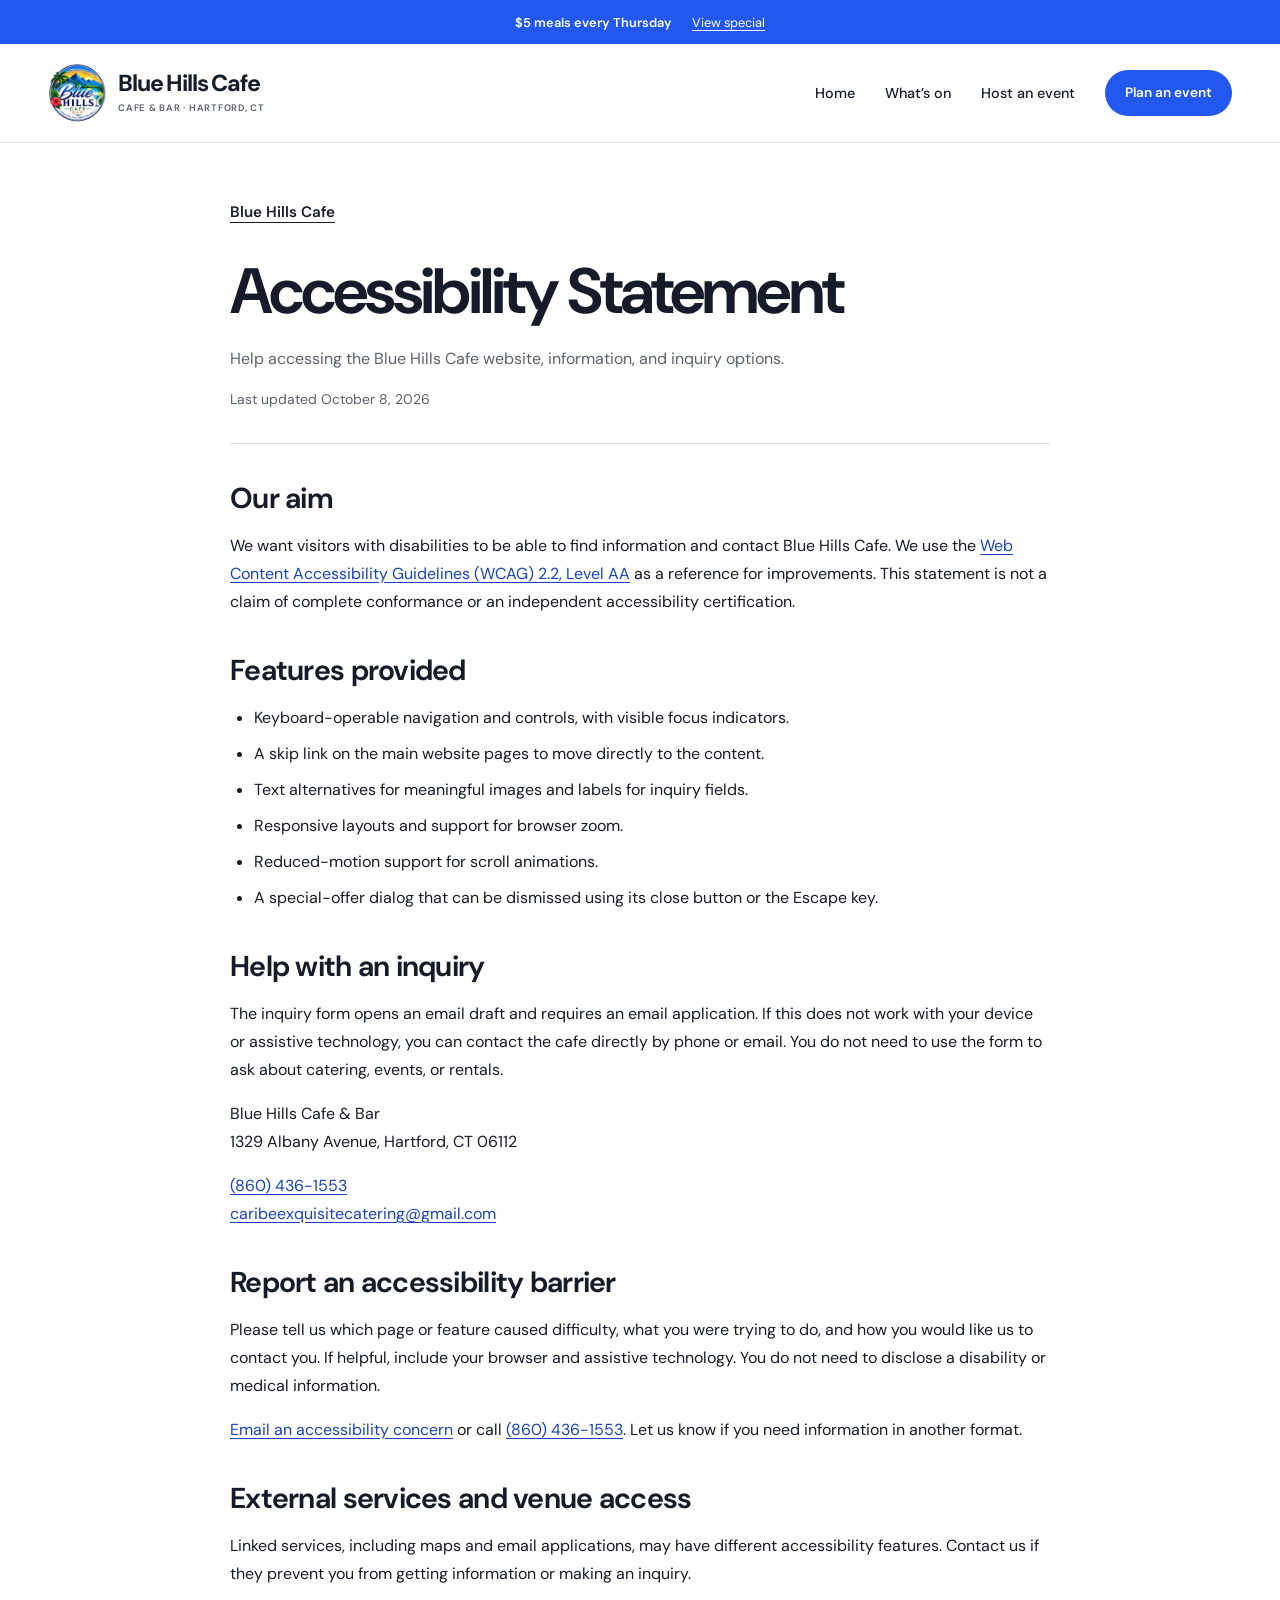
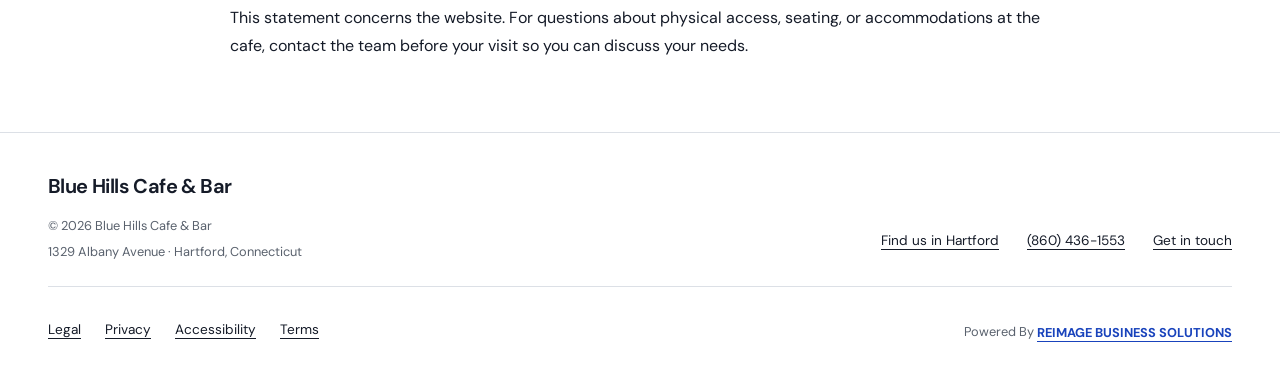
==== commit 0ba9eafa: "Replace placeholder favicon with cafe logo" ====
--- a/accessibility.html
+++ b/accessibility.html
@@ -13,7 +13,7 @@
       rel="canonical"
       href="https://reimage-demo.github.io/blue-hills-cafe/accessibility.html"
     />
-    <link rel="icon" href="assets/favicon.svg" type="image/svg+xml" />
+    <link rel="icon" href="assets/favicon.svg?v=2" type="image/svg+xml" />
     <link rel="stylesheet" href="styles.css?v=20261008-popups" />
     <script src="app.js?v=20261008-popups" defer></script>
   </head>
--- a/styles.css
+++ b/styles.css
@@ -584,6 +584,70 @@
   background: #fff;
   color: var(--blue-dark);
 }
+.thursday-menu {
+  padding: 32px;
+  border: 1px solid var(--line);
+  border-top: 0;
+}
+.thursday-menu-intro h2 {
+  font-size: clamp(1.5rem, 3vw, 2rem);
+}
+.thursday-menu-intro p {
+  margin-top: 10px;
+  color: var(--muted);
+}
+.thursday-menu-intro strong {
+  color: var(--blue-dark);
+}
+.thursday-menu-grid {
+  display: grid;
+  grid-template-columns: 2fr 1fr;
+  gap: 32px;
+  margin-top: 28px;
+}
+.thursday-menu-group h3 {
+  display: flex;
+  align-items: baseline;
+  flex-wrap: wrap;
+  gap: 8px 16px;
+  padding-bottom: 12px;
+  border-bottom: 2px solid var(--blue);
+}
+.thursday-menu-group h3 span {
+  color: var(--muted);
+  font-size: 0.8rem;
+  font-weight: 500;
+  letter-spacing: 0;
+}
+.thursday-menu-group ul {
+  list-style: none;
+  margin: 0;
+  padding: 0;
+}
+.thursday-proteins {
+  columns: 2;
+  column-gap: 28px;
+}
+.thursday-menu-group li {
+  padding-block: 12px;
+  border-bottom: 1px solid var(--line);
+  line-height: 1.5;
+  break-inside: avoid;
+}
+@media (max-width: 900px) {
+  .thursday-proteins {
+    columns: 1;
+  }
+}
+@media (max-width: 600px) {
+  .thursday-menu {
+    padding: 28px 24px;
+  }
+  .thursday-menu-grid {
+    grid-template-columns: 1fr;
+    gap: 28px;
+  }
+}
 .event-list {
   display: grid;
   gap: 48px;
@@ -1471,7 +1535,7 @@
   }
 }
 
-/* Food-led hero: one vibrant photograph, a short message, and two clear actions. */
+/* Food frames the copy at the sides on desktop and above/below on mobile. */
 .food-hero {
   position: relative;
   isolation: isolate;
@@ -1479,14 +1543,32 @@
   background: var(--blue);
   color: #fff;
 }
-.hero-food-image {
+.hero-food-spread {
   position: absolute;
   inset: 0;
-  width: 100%;
+  pointer-events: none;
+  z-index: -1;
+}
+.hero-food-group {
+  position: absolute;
+  bottom: 0;
+  width: 22%;
+  height: 50vw;
+  overflow: hidden;
+}
+.hero-food-group img {
+  position: absolute;
   height: 100%;
-  object-fit: cover;
-  object-position: center;
-  z-index: -1;
+  width: auto;
+  max-width: none;
+}
+.hero-food-left,
+.hero-food-left img {
+  left: 0;
+}
+.hero-food-right,
+.hero-food-right img {
+  right: 0;
 }
 .hero {
   display: flex;
@@ -1549,6 +1631,89 @@
 .food-hero :focus-visible {
   outline-color: #fff;
 }
+/* Visit information sits directly below the homepage hero. */
+.hours-card {
+  display: grid;
+  grid-template-columns: 1.2fr 1fr;
+  gap: 64px;
+  margin-top: 56px;
+  padding: 36px 40px;
+  border-radius: 22px;
+  background: var(--soft);
+}
+.hours-card-copy {
+  min-width: 0;
+}
+.hours-eyebrow {
+  color: var(--blue-dark);
+  font-size: 0.75rem;
+  font-weight: 700;
+  letter-spacing: 0.12em;
+  text-transform: uppercase;
+}
+.hours-card h2 {
+  margin-block: 12px 14px;
+  font-size: clamp(1.65rem, 2.5vw, 2rem);
+}
+.hours-contact {
+  display: block;
+  width: fit-content;
+  padding-block: 10px;
+  color: var(--muted);
+  font-size: 0.95rem;
+  line-height: 1.6;
+  text-decoration: underline;
+  text-decoration-color: var(--line);
+  text-underline-offset: 5px;
+}
+.hours-contact:hover {
+  color: var(--blue-dark);
+}
+.hours-welcome {
+  margin-top: 14px;
+  color: var(--muted);
+  font-size: 0.95rem;
+}
+.hours-card .text-link {
+  margin-top: 14px;
+  color: var(--blue-dark);
+}
+.opening-hours {
+  width: 100%;
+  align-self: start;
+  border-collapse: collapse;
+  font-size: 0.95rem;
+  line-height: 1.6;
+}
+.opening-hours caption {
+  margin-bottom: 14px;
+  text-align: left;
+  font-size: 1.2rem;
+  font-weight: 700;
+  letter-spacing: -0.035em;
+}
+.opening-hours th,
+.opening-hours td {
+  padding-block: 6px;
+}
+.opening-hours th {
+  padding-right: 16px;
+  color: var(--muted);
+  font-weight: 400;
+  text-align: left;
+}
+.opening-hours td {
+  text-align: right;
+  white-space: nowrap;
+}
+@media (max-width: 760px) {
+  .hours-card {
+    grid-template-columns: 1fr;
+    gap: 28px;
+    margin-top: 32px;
+    padding: 28px 24px;
+  }
+}
 .experiences {
   padding-top: 56px;
 }
@@ -1573,7 +1738,7 @@
 }
 @media (max-width: 1100px) {
   .hero-copy {
-    width: min(620px, 76%);
+    width: min(620px, 64%);
   }
   .hero h1 {
     font-size: clamp(2.8rem, 4.5vw, 4.2rem);
@@ -1587,14 +1752,9 @@
   }
 }
 @media (max-width: 700px) {
-  .food-hero {
-    display: flex;
-    flex-direction: column;
-  }
   .hero {
-    order: -1;
     min-height: 0;
-    padding-block: 38px 20px;
+    padding-block: 164px 220px;
   }
   .hero-copy {
     width: 100%;
@@ -1618,13 +1778,20 @@
     margin-top: 12px;
     font-size: 0.8rem;
   }
-  .hero-food-image {
-    position: relative;
-    z-index: 0;
-    height: clamp(145px, 40vw, 210px);
-    width: 100%;
-    object-fit: cover;
-    object-position: center;
+  .hero-food-group {
+    width: 220px;
+    height: 500px;
+    left: calc(50% - 110px);
+    right: auto;
+    transform: rotate(90deg);
+  }
+  .hero-food-left {
+    top: -205px;
+    bottom: auto;
+  }
+  .hero-food-right {
+    top: auto;
+    bottom: -150px;
   }
   .experiences {
     padding-top: 40px;
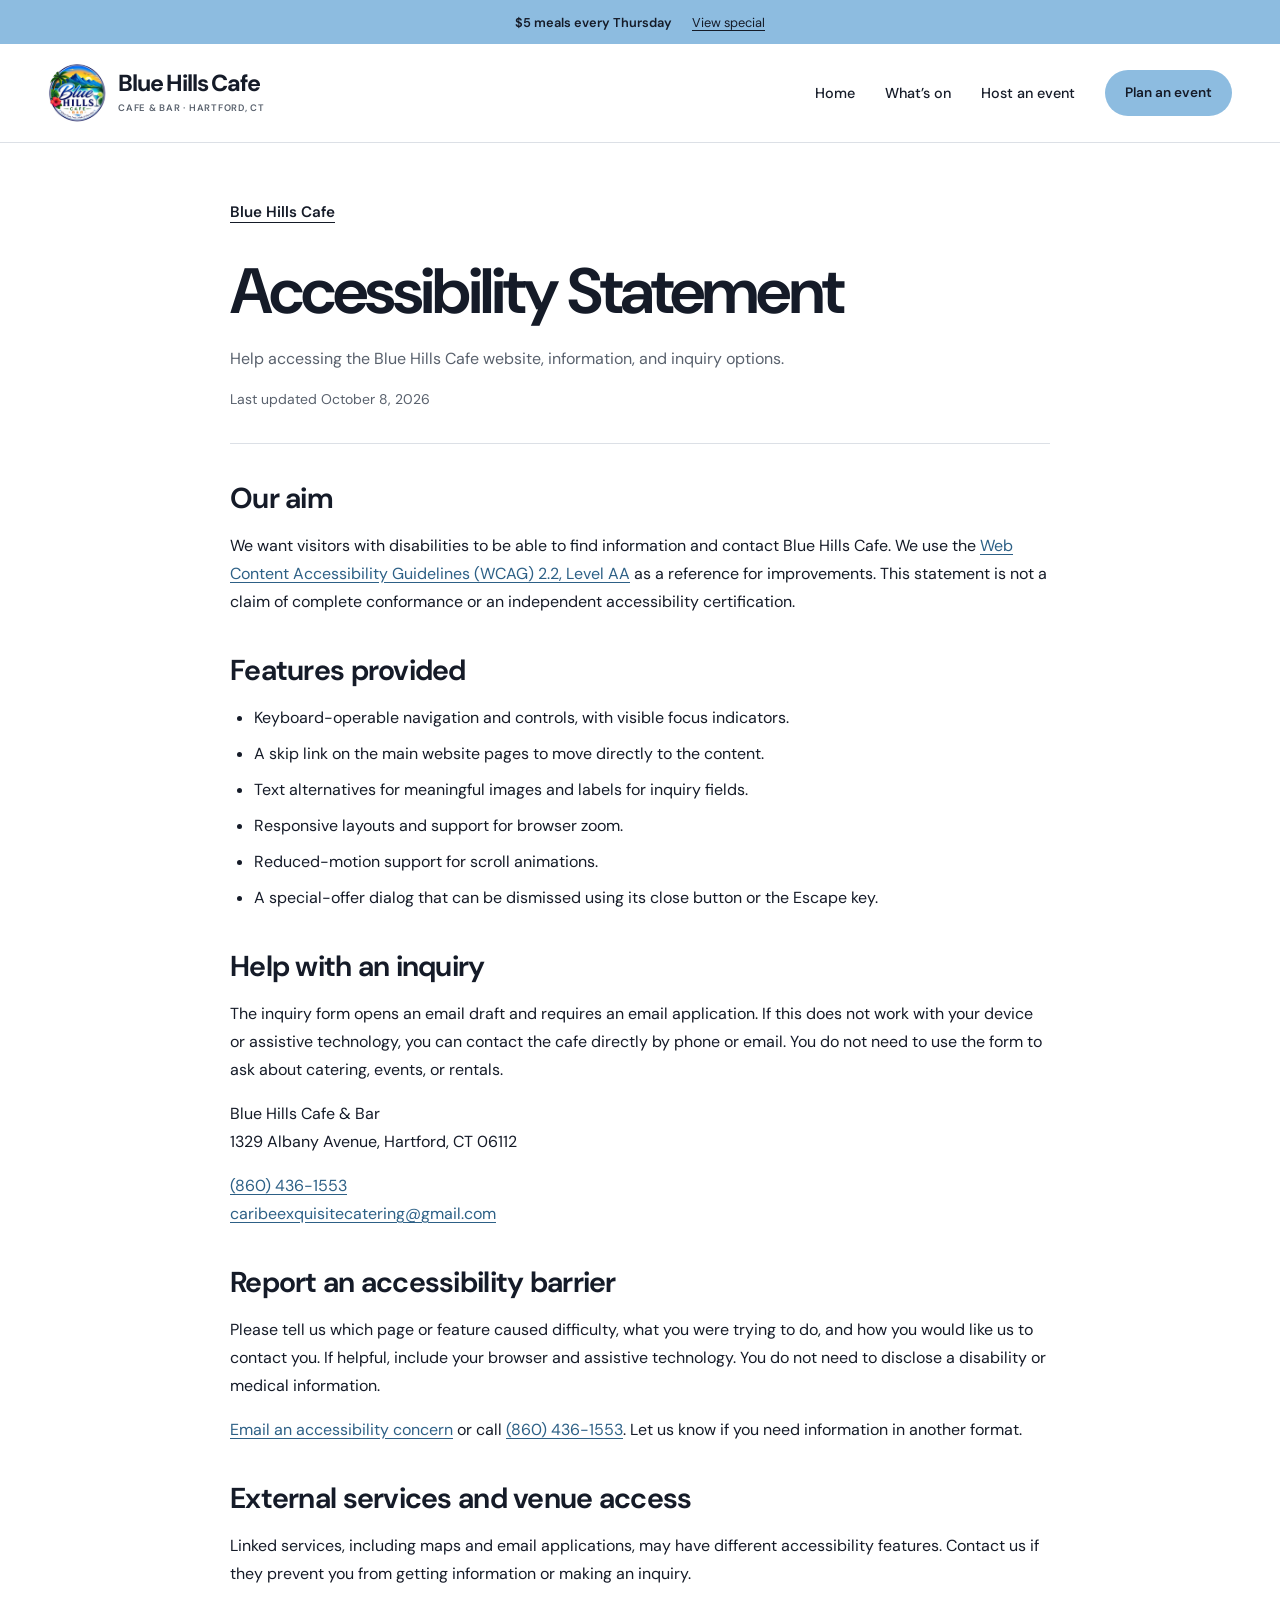
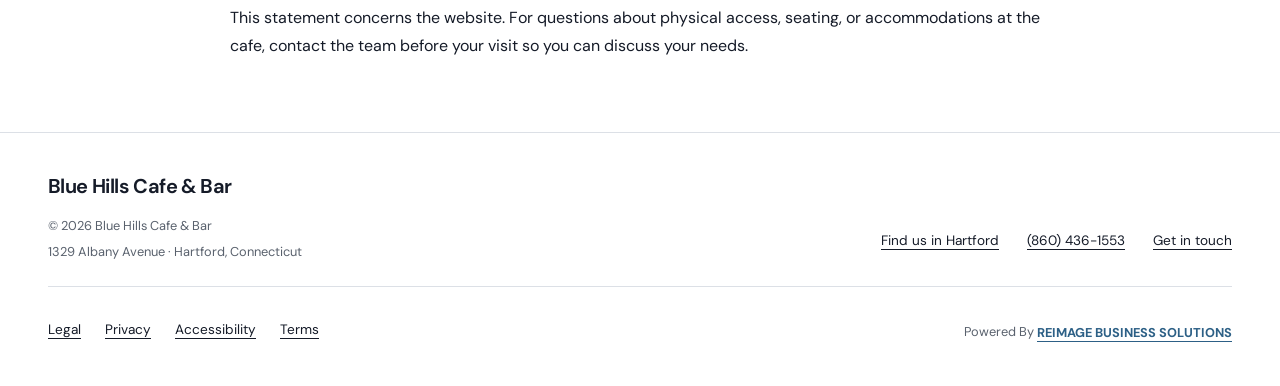
==== commit f94f76b8: "Add fall shows, refresh sky blue palette, and update Thursday menu" ====
--- a/accessibility.html
+++ b/accessibility.html
@@ -14,8 +14,8 @@
       href="https://reimage-demo.github.io/blue-hills-cafe/accessibility.html"
     />
     <link rel="icon" href="assets/favicon.svg?v=2" type="image/svg+xml" />
-    <link rel="stylesheet" href="styles.css?v=20261008-popups" />
-    <script src="app.js?v=20261008-popups" defer></script>
+    <link rel="stylesheet" href="styles.css?v=20261016-events-sky-blue" />
+    <script src="app.js?v=20261016-events-sky-blue" defer></script>
   </head>
   <body data-page="policy">
     <div data-header></div>
--- a/styles.css
+++ b/styles.css
@@ -1,12 +1,13 @@
-/* Blue Hills: white, cobalt, clear type, and the cafe itself. */
+/* Blue Hills: white, cafe sky blue, clear type, and the cafe itself. */
 @import url("https://fonts.googleapis.com/css2?family=DM+Sans:wght@400;500;600;650;700;750;800&display=swap");
 :root {
   --ink: #151b28;
-  --blue: #2258ed;
-  --blue-dark: #1943bc;
+  --blue: #8dbce0;
+  --blue-hover: #79acd3;
+  --blue-dark: #2d6086;
   --muted: #59616d;
   --line: #dce0e6;
-  --soft: #f3f6fc;
+  --soft: #f2f7fb;
   font-family: "DM Sans", Arial, sans-serif;
   color: var(--ink);
   background: #fff;
@@ -79,7 +80,7 @@
 }
 em {
   font-style: normal;
-  color: var(--blue);
+  color: var(--blue-dark);
 }
 .wrap {
   width: min(1240px, calc(100% - 96px));
@@ -115,7 +116,7 @@
   border: 2px solid;
   border-color: transparent;
   background: var(--blue);
-  color: #fff;
+  color: var(--ink);
   font-size: 0.9rem;
   font-weight: 600;
   line-height: 1.4;
@@ -125,7 +126,7 @@
     border-color 0.18s;
 }
 .button:hover {
-  background: var(--blue-dark);
+  background: var(--blue-hover);
 }
 .button.outline {
   border-color: #aab2be;
@@ -148,7 +149,7 @@
   padding-block: 9px;
 }
 .text-link:hover {
-  color: var(--blue);
+  color: var(--blue-dark);
 }
 :where(button, a, input, select, textarea):focus-visible {
   outline: 3px solid #bd4c0d;
@@ -170,7 +171,7 @@
 /* Shared navigation */
 .announcement {
   background: var(--blue);
-  color: #fff;
+  color: var(--ink);
 }
 .announcement button,
 .announcement a {
@@ -257,7 +258,7 @@
 }
 .nav > a:not(.button):hover,
 .nav > a[aria-current] {
-  color: var(--blue);
+  color: var(--blue-dark);
 }
 .nav > a[aria-current]:not(.button) {
   text-decoration: underline;
@@ -367,7 +368,7 @@
   font-weight: 650;
   line-height: 1.1;
   letter-spacing: -0.06em;
-  color: var(--blue);
+  color: var(--blue-dark);
 }
 .thursday-price span {
   font-size: 1.1rem;
@@ -439,7 +440,7 @@
   overflow-wrap: anywhere;
 }
 .visit-details a:hover {
-  color: var(--blue);
+  color: var(--blue-dark);
   text-decoration: underline;
 }
 .visit-details .muted {
@@ -483,7 +484,7 @@
   text-underline-offset: 4px;
 }
 .footer-links a:hover {
-  color: var(--blue);
+  color: var(--blue-dark);
 }
 .footer-bottom {
   display: flex;
@@ -570,7 +571,7 @@
   margin-top: 32px;
   padding: 28px 32px;
   background: var(--blue);
-  color: #fff;
+  color: var(--ink);
 }
 .thursday-banner .banner-eyebrow {
   font-size: 0.85rem;
@@ -670,7 +671,7 @@
 .event-poster {
   padding: 40px;
   background: var(--blue);
-  color: #fff;
+  color: var(--ink);
 }
 .event-poster > span {
   font-size: 1rem;
@@ -708,6 +709,7 @@
   justify-content: center;
   gap: 28px;
   background: var(--ink);
+  color: #fff;
 }
 .night-date {
   display: flex;
@@ -724,6 +726,7 @@
   letter-spacing: -0.07em;
 }
 .admission-label {
+  color: var(--ink);
   padding: 10px 16px;
   background: var(--blue);
   border-radius: 999px;
@@ -797,7 +800,7 @@
   text-underline-offset: 5px;
 }
 .hosting-nav a:hover {
-  color: var(--blue);
+  color: var(--blue-dark);
 }
 .rental-layout {
   display: grid;
@@ -855,7 +858,7 @@
 .bottle-row button {
   border-radius: 999px;
   background: #fff;
-  color: var(--blue);
+  color: var(--blue-dark);
   border: 2px solid;
   border-color: transparent;
   min-height: 44px;
@@ -866,16 +869,16 @@
 }
 .bottle-row.selected button {
   background: var(--blue);
-  color: #fff;
+  color: var(--ink);
 }
 @media (hover: hover) {
   .bottle-row button:hover {
     background: var(--blue);
-    color: #fff;
+    color: var(--ink);
   }
 }
 .bottle-row.selected h3 {
-  color: var(--blue);
+  color: var(--blue-dark);
 }
 .bottle-note {
   font-size: 0.85rem;
@@ -940,7 +943,7 @@
   font-size: 0.75rem;
 }
 .bottle-gallery .bottle-row.selected {
-  border-color: var(--blue);
+  border-color: var(--blue-dark);
 }
 .catering-grid {
   display: grid;
@@ -999,7 +1002,7 @@
 .step b {
   flex-shrink: 0;
   width: 22px;
-  color: var(--blue);
+  color: var(--blue-dark);
   font-weight: 500;
   font-size: 1rem;
   line-height: 1.5;
@@ -1062,7 +1065,7 @@
 .field input:hover,
 .field select:hover,
 .field textarea:hover {
-  border-color: var(--blue);
+  border-color: var(--blue-dark);
 }
 .field textarea {
   min-height: 125px;
@@ -1142,7 +1145,7 @@
   font-weight: 650;
   letter-spacing: -0.07em;
   line-height: 1;
-  color: var(--blue);
+  color: var(--blue-dark);
 }
 .promo-heading {
   display: block;
@@ -1152,7 +1155,7 @@
 }
 .event-promo-date {
   display: block;
-  color: var(--blue);
+  color: var(--blue-dark);
   font-size: clamp(1.1rem, 4vw, 1.3rem);
   font-weight: 650;
   line-height: 1.3;
@@ -1541,7 +1544,7 @@
   isolation: isolate;
   overflow: hidden;
   background: var(--blue);
-  color: #fff;
+  color: var(--ink);
 }
 .hero-food-spread {
   position: absolute;
@@ -1589,7 +1592,7 @@
   text-wrap: initial;
 }
 .hero .intro {
-  color: #fff;
+  color: var(--ink);
   margin-top: 26px;
   font-size: 1.15rem;
   line-height: 1.65;
@@ -1602,18 +1605,18 @@
 .hero .button {
   background: #fff;
   color: var(--blue-dark);
-  border-color: #fff;
+  border-color: var(--ink);
   font-weight: 700;
   padding-inline: 25px;
 }
 .hero .button:hover {
-  background: #edf2ff;
-  border-color: #edf2ff;
+  background: var(--soft);
+  border-color: var(--soft);
 }
 .hero .button.outline {
   background: transparent;
-  color: #fff;
-  border-color: #fff;
+  color: var(--ink);
+  border-color: var(--ink);
 }
 .hero .button.outline:hover {
   background: #fff;
@@ -1629,7 +1632,7 @@
   text-underline-offset: 4px;
 }
 .food-hero :focus-visible {
-  outline-color: #fff;
+  outline-color: var(--ink);
 }
 /* Visit information sits directly below the homepage hero. */
 .hours-card {
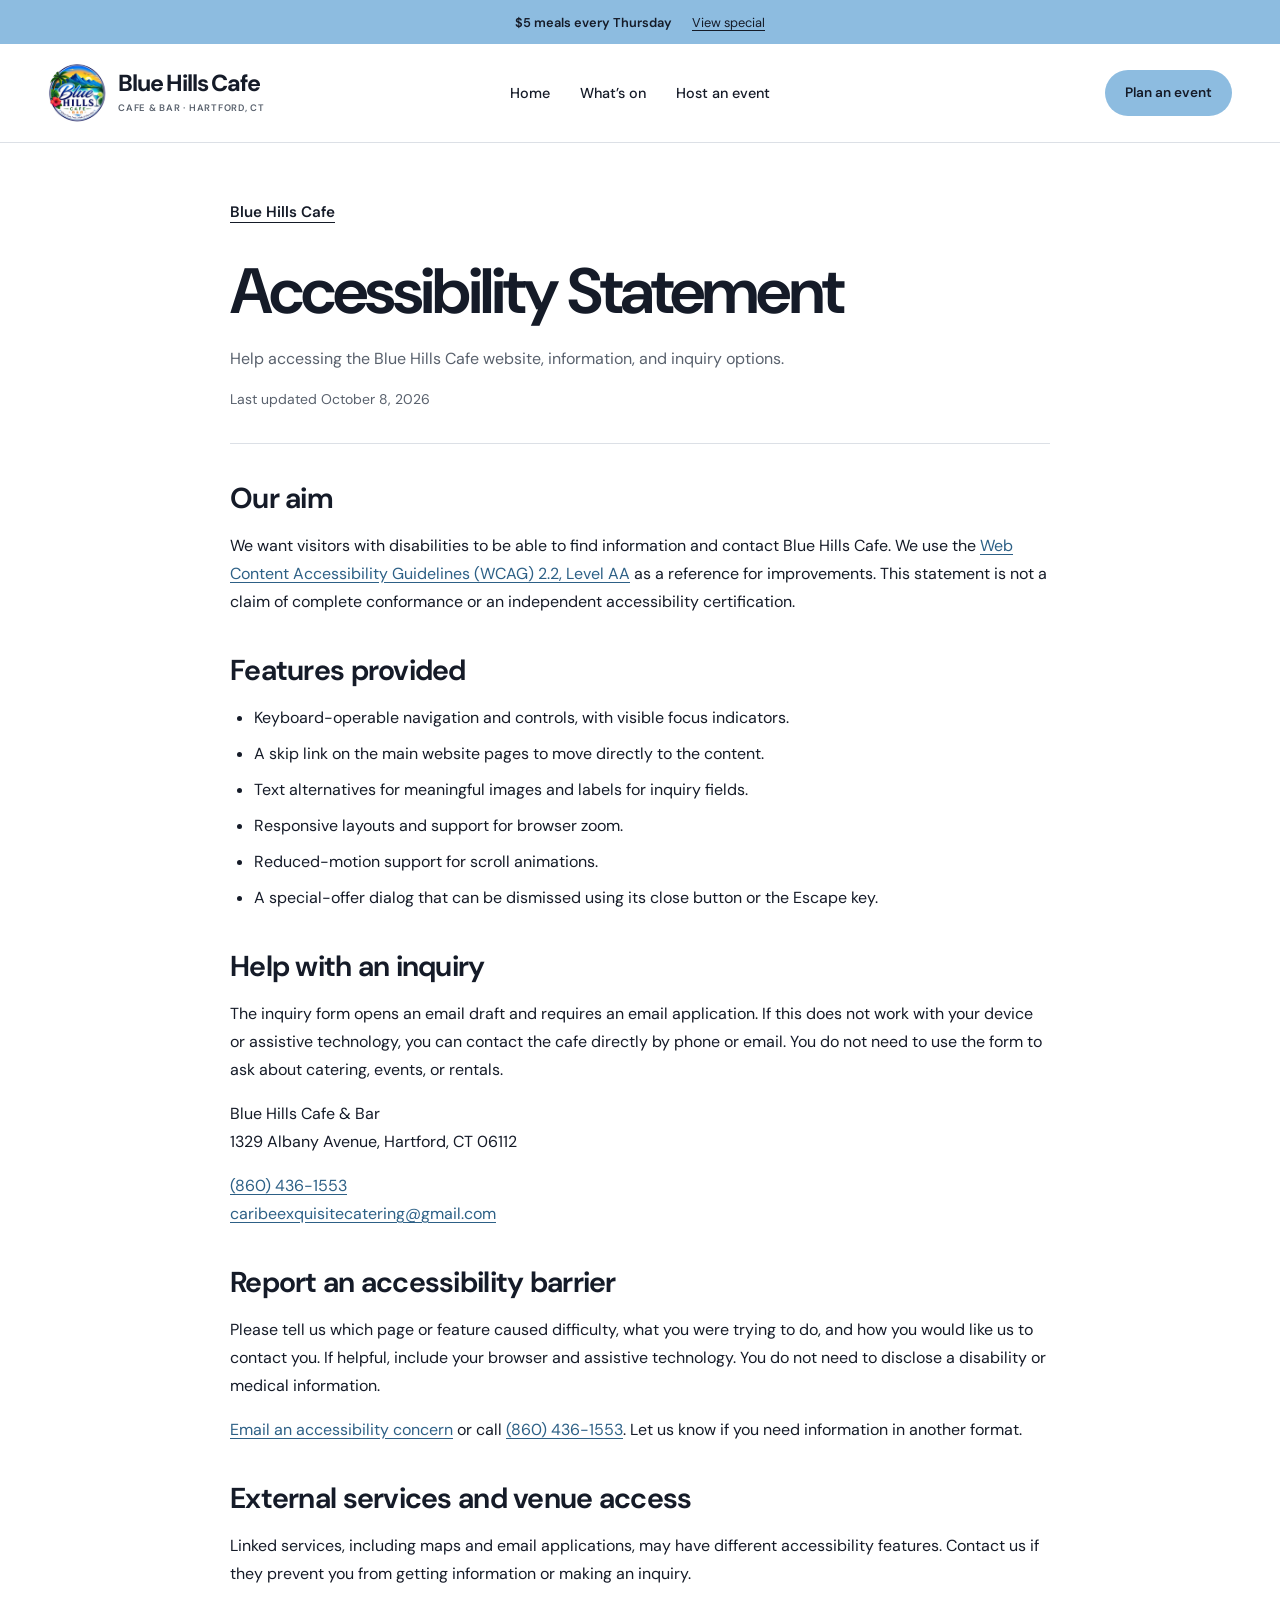
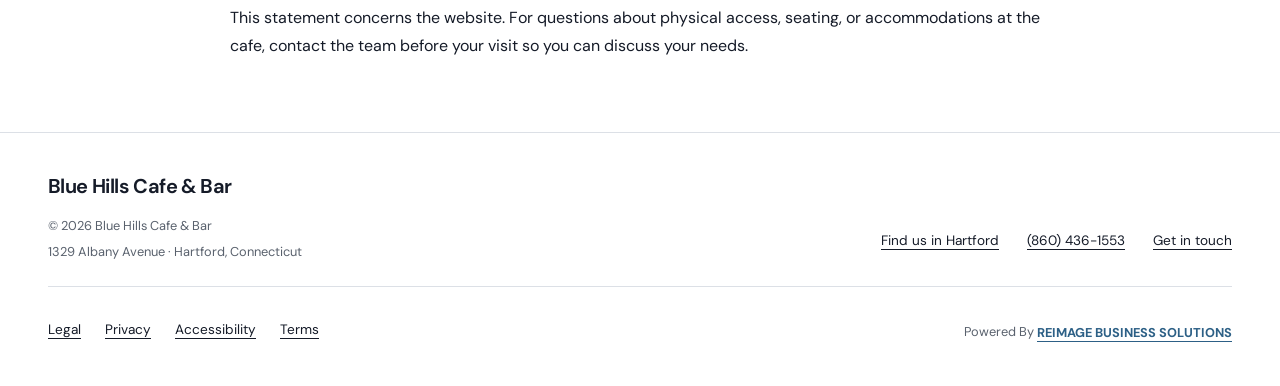
==== commit fc30bddf: "Center desktop navigation and keep event planning button right" ====
--- a/accessibility.html
+++ b/accessibility.html
@@ -14,7 +14,7 @@
       href="https://reimage-demo.github.io/blue-hills-cafe/accessibility.html"
     />
     <link rel="icon" href="assets/favicon.svg?v=2" type="image/svg+xml" />
-    <link rel="stylesheet" href="styles.css?v=20261016-events-sky-blue" />
+    <link rel="stylesheet" href="styles.css?v=20261027-centered-nav" />
     <script src="app.js?v=20261016-events-sky-blue" defer></script>
   </head>
   <body data-page="policy">
--- a/styles.css
+++ b/styles.css
@@ -273,6 +273,24 @@
 .menu-toggle {
   display: none;
 }
+@media (min-width: 901px) {
+  .header-inner {
+    position: relative;
+  }
+  .nav {
+    position: absolute;
+    inset-inline: 0;
+    justify-content: center;
+    pointer-events: none;
+  }
+  .nav > a {
+    pointer-events: auto;
+  }
+  .nav .button {
+    position: absolute;
+    right: 0;
+  }
+}
 /* Home: photography and an asymmetric, left-aligned type composition. */
 /* A narrow, solid bevel with chamfered corners, shared by the cafe photos. */
 .photo-frame {
